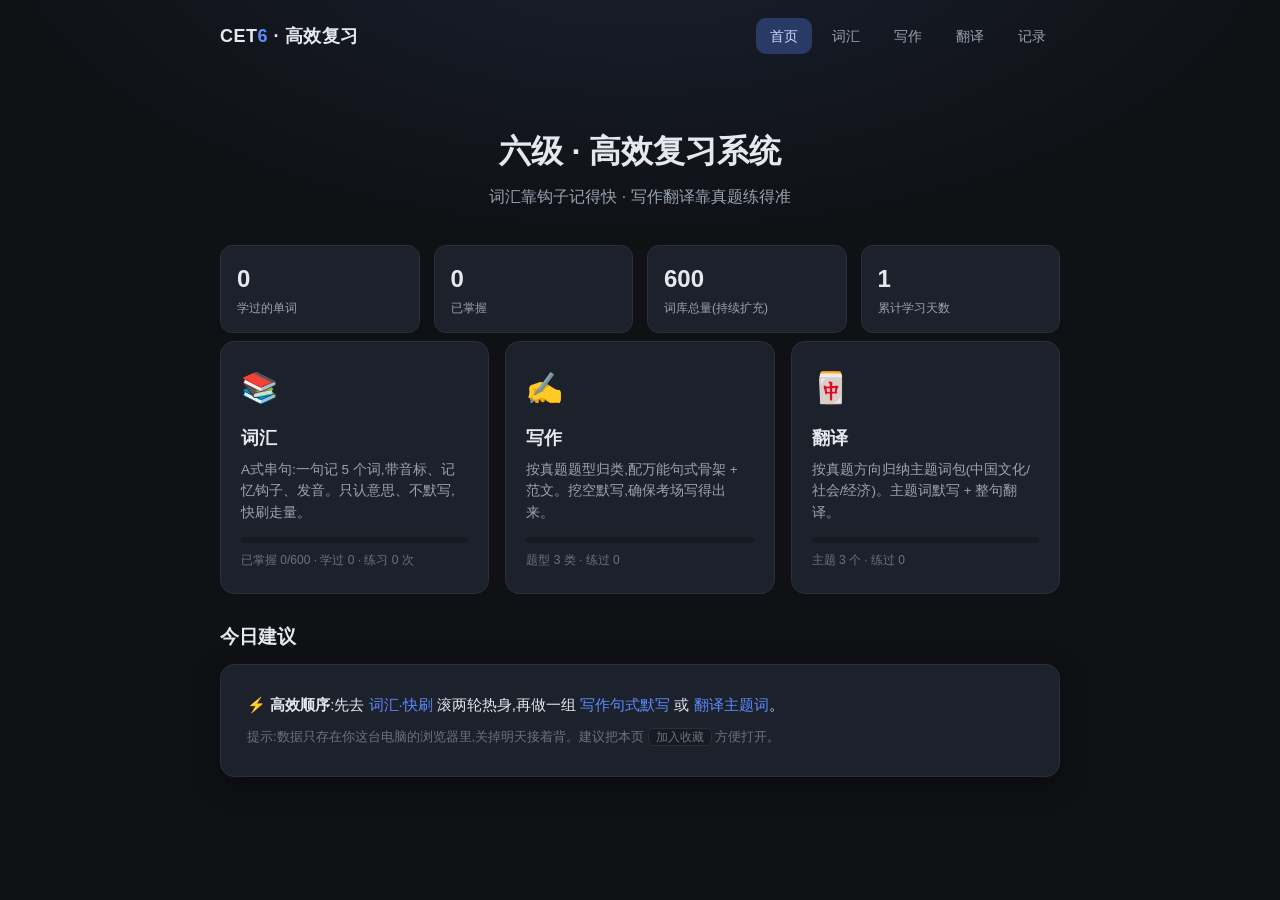
==== index.html @ b90d813b "六级复习系统:词汇(单词块/学习/认意思/快刷/生熟词库/计时/记录)+ 写作 + 翻译 600 词 / 120 串句 / 3 单词块;纯静态网页,数据存浏览器 localStorage。  Co-A" ====
<!DOCTYPE html>
<html lang="zh-CN">
<head>
<meta charset="UTF-8">
<meta name="viewport" content="width=device-width, initial-scale=1.0">
<title>CET6 高效复习系统</title>
<link rel="stylesheet" href="css/style.css">
</head>
<body>
<div id="topbar"></div>
<div class="wrap">
  <div class="home-hero">
    <h1>六级 · 高效复习系统</h1>
    <p>词汇靠钩子记得快 · 写作翻译靠真题练得准</p>
  </div>

  <div class="stat-row" id="stats"></div>

  <div class="cards">
    <a class="mod-card" href="vocab.html">
      <div class="ic">📚</div>
      <h3>词汇</h3>
      <p>A式串句:一句记 5 个词,带音标、记忆钩子、发音。只认意思、不默写,快刷走量。</p>
      <div class="bar"><i id="bar-vocab"></i></div>
      <div class="meta" id="meta-vocab">—</div>
    </a>
    <a class="mod-card" href="writing.html">
      <div class="ic">✍️</div>
      <h3>写作</h3>
      <p>按真题题型归类,配万能句式骨架 + 范文。挖空默写,确保考场写得出来。</p>
      <div class="bar"><i id="bar-writing"></i></div>
      <div class="meta" id="meta-writing">—</div>
    </a>
    <a class="mod-card" href="translate.html">
      <div class="ic">🀄</div>
      <h3>翻译</h3>
      <p>按真题方向归纳主题词包(中国文化/社会/经济)。主题词默写 + 整句翻译。</p>
      <div class="bar"><i id="bar-translate"></i></div>
      <div class="meta" id="meta-translate">—</div>
    </a>
  </div>

  <h2>今日建议</h2>
  <div class="card" style="font-size:15px;">
    <p style="margin:0 0 10px;">⚡ <b>高效顺序</b>:先去 <a href="vocab.html" style="color:var(--accent)">词汇·快刷</a> 滚两轮热身,再做一组 <a href="writing.html" style="color:var(--accent)">写作句式默写</a> 或 <a href="translate.html" style="color:var(--accent)">翻译主题词</a>。</p>
    <p class="hint" style="margin:0;">提示:数据只存在你这台电脑的浏览器里,关掉明天接着背。建议把本页 <span class="kbd">加入收藏</span> 方便打开。</p>
  </div>
</div>
<script src="data/vocab.js"></script>
<script src="data/writing.js"></script>
<script src="data/translate.js"></script>
<script src="js/app.js"></script>
<script>
document.addEventListener('DOMContentLoaded', () => {
  const d = Store.load();
  const allWords = (window.VOCAB || []).flatMap(g => g.words.map(x => x.w));
  const total = allWords.length;
  // 「已掌握」= 各单词块熟词库词数之和(用户主动标记的熟词)
  const blocks = d.vocabBlocks || {};
  let mastered = 0;
  Object.keys(blocks).forEach(bid => { mastered += (blocks[bid] && blocks[bid].knownSet || []).length; });
  const touched = allWords.filter(w => d.vocab[w] && d.vocab[w].seen > 0).length;
  const sessions = (d.vocabHistory || []).length;
  setBar('vocab', total ? mastered / total : 0);
  document.getElementById('meta-vocab').textContent = `已掌握 ${mastered}/${total} · 学过 ${touched} · 练习 ${sessions} 次`;

  const wTopics = (window.WRITING && WRITING.topics) ? WRITING.topics.length : 0;
  const wDone = Object.values(d.writing).filter(x => x && x.drilled).length;
  setBar('writing', wTopics ? wDone / wTopics : 0);
  document.getElementById('meta-writing').textContent = `题型 ${wTopics} 类 · 练过 ${wDone}`;

  const tTopics = (window.TRANSLATE && TRANSLATE.topics) ? TRANSLATE.topics.length : 0;
  const tDone = Object.values(d.translate).filter(x => x && x.done).length;
  setBar('translate', tTopics ? tDone / tTopics : 0);
  document.getElementById('meta-translate').textContent = `主题 ${tTopics} 个 · 练过 ${tDone}`;

  document.getElementById('stats').innerHTML = `
    <div class="stat"><div class="n">${touched}</div><div class="l">学过的单词</div></div>
    <div class="stat"><div class="n">${mastered}</div><div class="l">已掌握</div></div>
    <div class="stat"><div class="n">${total}</div><div class="l">词库总量(持续扩充)</div></div>
    <div class="stat"><div class="n">${d.stats.days || 1}</div><div class="l">累计学习天数</div></div>`;
});
function setBar(name, ratio) {
  const el = document.getElementById('bar-' + name);
  if (el) el.style.width = Math.round(ratio * 100) + '%';
}
</script>
</body>
</html>
---- css/style.css ----
/* ===== 六级复习系统 · 深色主题 ===== */
:root {
  --bg: #0f1115;
  --bg-soft: #171a21;
  --bg-card: #1d212b;
  --bg-card-hover: #232838;
  --border: #2a2f3c;
  --text: #e6e8ee;
  --text-dim: #9aa3b2;
  --text-faint: #6b7280;
  --accent: #5b8cff;
  --accent-soft: #2a3a66;
  --green: #3ecf8e;
  --green-soft: #163a2c;
  --red: #ff6b6b;
  --red-soft: #3a1d1f;
  --yellow: #ffcf5c;
  --purple: #b18cff;
  --radius: 14px;
  --shadow: 0 8px 30px rgba(0,0,0,.35);
  --maxw: 880px;
}

* { box-sizing: border-box; }
html, body { margin: 0; padding: 0; }
body {
  background: radial-gradient(1200px 600px at 50% -10%, #1a2030 0%, var(--bg) 55%);
  color: var(--text);
  font-family: -apple-system, "Segoe UI", "Microsoft YaHei", Roboto, Helvetica, Arial, sans-serif;
  line-height: 1.6;
  min-height: 100vh;
  -webkit-font-smoothing: antialiased;
}

a { color: inherit; text-decoration: none; }
button { font-family: inherit; cursor: pointer; }

/* ---- layout ---- */
.wrap { max-width: var(--maxw); margin: 0 auto; padding: 24px 20px 80px; }
.topbar {
  display: flex; align-items: center; gap: 14px;
  max-width: var(--maxw); margin: 0 auto; padding: 18px 20px;
}
.topbar .logo { font-weight: 700; font-size: 18px; letter-spacing: .5px; }
.topbar .logo span { color: var(--accent); }
.topbar .nav { margin-left: auto; display: flex; gap: 6px; }
.topbar .nav a {
  padding: 7px 14px; border-radius: 10px; color: var(--text-dim);
  font-size: 14px; transition: .15s;
}
.topbar .nav a:hover { background: var(--bg-soft); color: var(--text); }
.topbar .nav a.active { background: var(--accent-soft); color: #cdd9ff; }

h1 { font-size: 26px; margin: 8px 0 4px; }
h2 { font-size: 19px; margin: 28px 0 12px; }
.sub { color: var(--text-dim); font-size: 14px; margin: 0 0 20px; }

/* ---- home cards ---- */
.home-hero { text-align: center; margin: 30px 0 36px; }
.home-hero h1 { font-size: 32px; }
.home-hero p { color: var(--text-dim); margin: 6px 0 0; }
.cards { display: grid; grid-template-columns: repeat(3, 1fr); gap: 16px; }
@media (max-width: 720px){ .cards { grid-template-columns: 1fr; } }
.mod-card {
  background: var(--bg-card); border: 1px solid var(--border);
  border-radius: var(--radius); padding: 22px 20px; transition: .18s;
  display: block; position: relative; overflow: hidden;
}
.mod-card:hover { background: var(--bg-card-hover); transform: translateY(-3px); box-shadow: var(--shadow); }
.mod-card .ic { font-size: 30px; }
.mod-card h3 { margin: 12px 0 6px; font-size: 18px; }
.mod-card p { color: var(--text-dim); font-size: 13.5px; margin: 0 0 14px; }
.mod-card .bar { height: 6px; background: var(--bg-soft); border-radius: 6px; overflow: hidden; }
.mod-card .bar > i { display:block; height: 100%; background: linear-gradient(90deg,var(--accent),var(--purple)); width: 0; }
.mod-card .meta { font-size: 12px; color: var(--text-faint); margin-top: 8px; }

.stat-row { display:flex; gap:14px; flex-wrap:wrap; margin: 20px 0 8px; }
.stat {
  flex:1; min-width: 140px; background: var(--bg-card); border:1px solid var(--border);
  border-radius: 12px; padding: 14px 16px;
}
.stat .n { font-size: 24px; font-weight: 700; }
.stat .l { font-size: 12px; color: var(--text-dim); }

/* ---- buttons ---- */
.btn {
  background: var(--accent); color: #fff; border: none; padding: 11px 20px;
  border-radius: 10px; font-size: 15px; font-weight: 600; transition: .15s;
}
.btn:hover { filter: brightness(1.08); }
.btn.ghost { background: var(--bg-card); color: var(--text); border: 1px solid var(--border); }
.btn.ghost:hover { background: var(--bg-card-hover); }
.btn.green { background: var(--green); color: #06251a; }
.btn.sm { padding: 7px 13px; font-size: 13px; }
.btn:disabled { opacity: .45; cursor: not-allowed; }
.btn-row { display: flex; gap: 10px; flex-wrap: wrap; margin-top: 16px; }

.seg { display:inline-flex; background: var(--bg-soft); border:1px solid var(--border); border-radius: 12px; padding: 4px; gap:4px; }
.seg button { background: transparent; border:none; color: var(--text-dim); padding: 7px 16px; border-radius: 9px; font-size: 14px; }
.seg button.active { background: var(--accent); color:#fff; }

/* ---- vocab flashcard ---- */
.progress-line { display:flex; align-items:center; gap:12px; margin: 16px 0; }
.progress-line .track { flex:1; height:8px; background: var(--bg-soft); border-radius:8px; overflow:hidden; }
.progress-line .track > i { display:block; height:100%; background: linear-gradient(90deg,var(--accent),var(--green)); width:0; transition: width .3s; }
.progress-line .lbl { font-size: 13px; color: var(--text-dim); white-space: nowrap; }

.card {
  background: var(--bg-card); border: 1px solid var(--border);
  border-radius: var(--radius); padding: 28px 26px; box-shadow: var(--shadow);
}
.sentence { font-size: 22px; line-height: 1.7; letter-spacing: .2px; }
.sentence .kw {
  color: var(--accent); font-weight: 700; cursor: pointer;
  border-bottom: 2px dotted var(--accent); padding: 0 1px;
}
.sentence .kw:hover { background: var(--accent-soft); border-radius: 4px; }
.sentence .kw.done { color: var(--green); border-bottom-color: var(--green); }
.zh { color: var(--text-dim); font-size: 16px; margin-top: 16px; padding-top: 14px; border-top: 1px dashed var(--border); cursor: pointer; }
.zh.hidden { filter: blur(6px); cursor: pointer; }
.zh.zh-hide { filter: blur(6px); }
.kw-zh { color: var(--green); font-weight: 700; cursor: pointer; border-bottom: 2px dotted var(--green); padding: 0 1px; }
.kw-zh:hover { background: var(--green-soft); border-radius: 4px; }

/* 计时徽章 */
.timer-badge { font-family: monospace; font-size: 15px; background: var(--accent-soft); color: #cdd9ff; border: 1px solid var(--accent); border-radius: 10px; padding: 5px 12px; font-weight: 700; }

/* 单词块卡片 */
.block-cards { grid-template-columns: repeat(2, 1fr); }
@media (max-width: 620px){ .block-cards { grid-template-columns: 1fr; } }
.block-card .bar { height: 6px; background: var(--bg-soft); border-radius: 6px; overflow: hidden; margin: 4px 0 8px; }
.block-card .bar > i { display:block; height:100%; background: linear-gradient(90deg,var(--accent),var(--green)); }

/* 练习记录 */
.hist-list { display: grid; gap: 8px; }
.hist-row { display:flex; align-items:center; gap:10px; flex-wrap:wrap; background: var(--bg-card); border:1px solid var(--border); border-radius: 10px; padding: 10px 14px; }
.hist-row .hr-time { font-family: monospace; font-weight:700; color: var(--accent); }
.hist-row .hr-sub { color: var(--text-dim); font-size: 13px; }
.hist-row .hr-date { margin-left:auto; color: var(--text-faint); font-size: 12px; }

.wordlist { margin-top: 20px; display: grid; gap: 10px; }
.wl-item {
  display:flex; align-items:baseline; gap:12px; background: var(--bg-soft);
  border:1px solid var(--border); border-radius: 10px; padding: 12px 14px;
}
.wl-item .w { font-weight: 700; font-size: 17px; color: var(--accent); min-width: 130px; }
.wl-item .ph { color: var(--text-faint); font-size: 13px; margin-left: -6px; }
.wl-item .m { color: var(--text); font-size: 15px; }
.wl-item .tip { color: var(--yellow); font-size: 13px; margin-top: 4px; display:block; }
.wl-item .speak { margin-left:auto; background:none; border:1px solid var(--border); color: var(--text-dim); border-radius: 8px; padding: 4px 9px; font-size: 13px; }
.wl-item .speak:hover { color: var(--accent); border-color: var(--accent); }
.col { display:flex; flex-direction:column; flex:1; }

/* ---- 生词/熟词标签按钮 ---- */
.tagrow { display:flex; gap:8px; margin-top:8px; }
.tagrow.center { justify-content:center; margin:0 0 16px; }
.tagbtn { background: var(--bg-card); border:1px solid var(--border); color: var(--text-dim); border-radius: 8px; padding: 4px 11px; font-size: 12.5px; transition:.12s; }
.tagbtn:hover { color: var(--text); border-color: var(--accent); }
.tagbtn.on { background: var(--green-soft); border-color: var(--green); color: #9ff0c9; }
.tagbtn[data-tag="new"].on { background: #3a3320; border-color: var(--yellow); color: var(--yellow); }

/* ---- 生词库/熟词库列表 ---- */
.book-list { display:grid; gap:8px; }
.book-row { display:flex; align-items:center; gap:12px; background: var(--bg-card); border:1px solid var(--border); border-radius: 10px; padding: 10px 14px; }
.book-row .bw { font-weight:700; color: var(--accent); font-size:16px; min-width:130px; }
.book-row .bph { color: var(--text-faint); font-size:12.5px; min-width:120px; }
.book-row .bm { color: var(--text); font-size:14.5px; flex:1; }
.book-row .speak { background:none; border:1px solid var(--border); color: var(--text-dim); border-radius:8px; padding:4px 9px; font-size:13px; }
.book-row .speak:hover { color: var(--accent); border-color: var(--accent); }
@media (max-width:620px){ .book-row { flex-wrap:wrap; } .book-row .bph { min-width:auto; } }

/* ---- quiz ---- */
.quiz-q { font-size: 30px; font-weight: 700; text-align:center; margin: 10px 0 6px; }
.quiz-ph { text-align:center; color: var(--text-faint); margin-bottom: 22px; }
.opts { display:grid; gap: 12px; }
.opt {
  text-align:left; background: var(--bg-soft); border:1px solid var(--border);
  color: var(--text); padding: 15px 18px; border-radius: 12px; font-size: 16px; transition: .12s;
}
.opt:hover { background: var(--bg-card-hover); border-color: var(--accent); }
.opt.correct { background: var(--green-soft); border-color: var(--green); color: #aef0d2; }
.opt.wrong { background: var(--red-soft); border-color: var(--red); color: #ffc9c9; }
.opt:disabled { cursor: default; }

/* ---- writing / translate ---- */
.list-item {
  background: var(--bg-card); border:1px solid var(--border); border-radius: 12px;
  padding: 16px 18px; margin-bottom: 12px; cursor: pointer; transition: .15s;
}
.list-item:hover { background: var(--bg-card-hover); }
.list-item h3 { margin: 0 0 4px; font-size: 16px; }
.list-item .tag { display:inline-block; font-size: 12px; background: var(--accent-soft); color:#cdd9ff; padding: 2px 9px; border-radius: 20px; margin-right: 6px; }
.list-item p { margin: 6px 0 0; color: var(--text-dim); font-size: 13.5px; }

.pattern { background: var(--bg-soft); border-left: 3px solid var(--accent); border-radius: 0 10px 10px 0; padding: 12px 16px; margin: 10px 0; }
.pattern .en { font-size: 16px; }
.pattern .en b { color: var(--accent); font-weight: 700; }
.pattern .zh { border:none; padding: 4px 0 0; margin: 4px 0 0; font-size: 13.5px; }

.essay { background: var(--bg-soft); border:1px solid var(--border); border-radius: 12px; padding: 18px 20px; line-height: 1.9; font-size: 15.5px; }
.essay p { margin: 0 0 12px; }

.cloze-input, .trans-input {
  background: var(--bg-soft); border:1px solid var(--border); color: var(--text);
  border-radius: 8px; padding: 4px 8px; font-size: 15px; font-family: inherit;
}
.cloze-input { width: 130px; text-align:center; margin: 0 2px; }
.cloze-input.ok { border-color: var(--green); color: var(--green); }
.cloze-input.bad { border-color: var(--red); color: var(--red); }
.trans-input { width: 100%; min-height: 90px; margin-top: 10px; resize: vertical; line-height: 1.7; }

.reveal { color: var(--text-dim); font-size: 14.5px; margin-top: 10px; padding: 12px 14px; background: var(--green-soft); border-radius: 10px; border:1px solid #1f4a39; }
.reveal.hidden { display:none; }

.dict-row { display:flex; align-items:center; gap:12px; padding: 12px 14px; background: var(--bg-card); border:1px solid var(--border); border-radius: 10px; margin-bottom: 10px; }
.dict-row .zh-word { font-size: 16px; min-width: 160px; }
.dict-row input { flex:1; }
.dict-row .ans { color: var(--green); font-weight: 600; min-width: 140px; }

.empty { text-align:center; color: var(--text-faint); padding: 50px 0; }
.flash-done { text-align:center; padding: 40px 0; }
.flash-done .big { font-size: 44px; }
.badge { display:inline-block; font-size:12px; padding:2px 8px; border-radius: 20px; }
.badge.l0 { background: var(--red-soft); color:#ffb3b3; }
.badge.l1 { background: #3a3320; color: var(--yellow); }
.badge.l2 { background: var(--accent-soft); color:#cdd9ff; }
.badge.l3 { background: var(--green-soft); color:#9ff0c9; }

.hint { color: var(--text-faint); font-size: 13px; margin-top: 14px; }
.kbd { font-family: monospace; background: var(--bg-soft); border:1px solid var(--border); border-radius: 6px; padding: 1px 7px; font-size: 12px; }
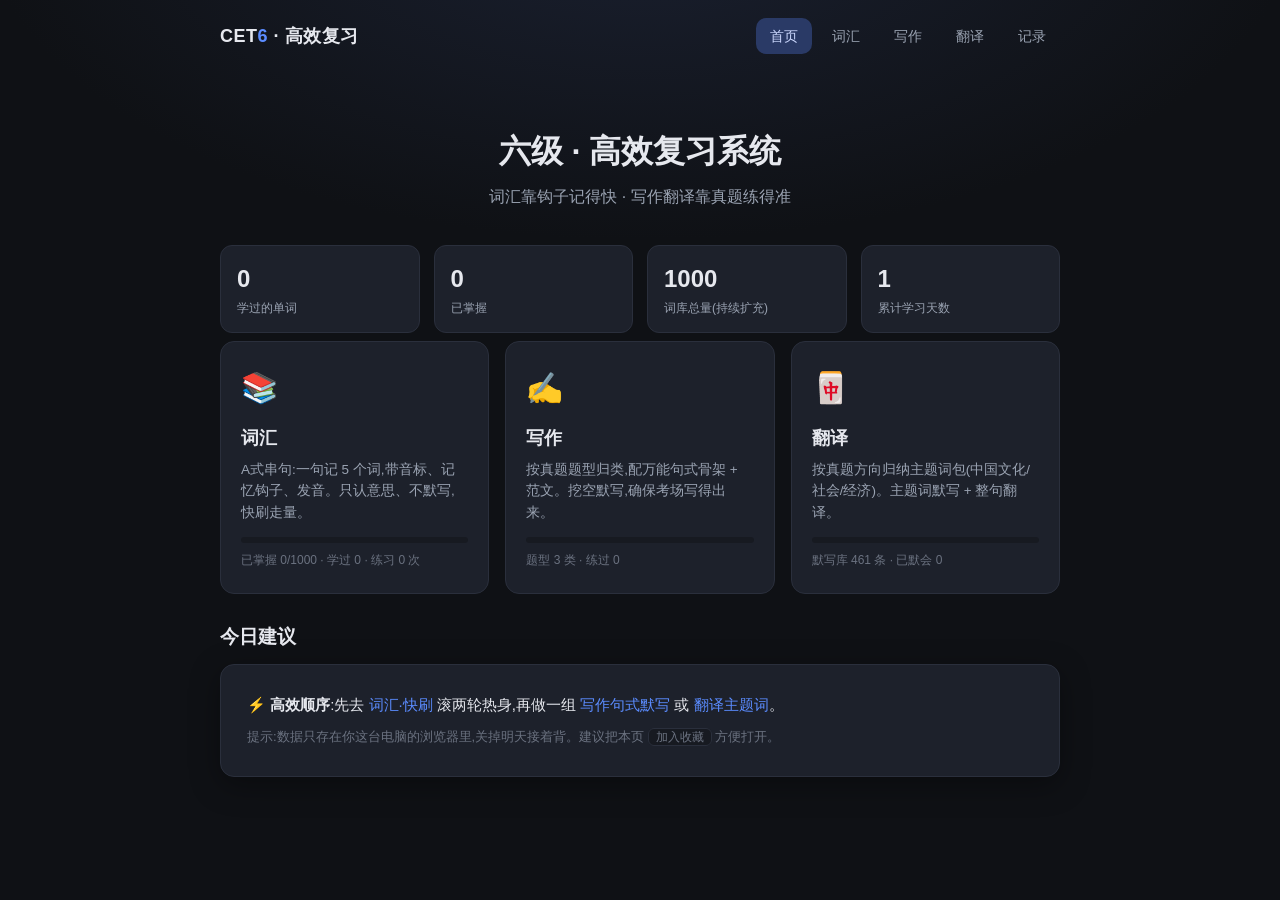
==== commit 27fd8b2f: "翻译模块:新增单词/短语默写(按类别)+ 例句 - translate.html 改为 #app 容器,三标签:单词默写/短语默写/主题整句 - 单词默写 22 类 414 词、短语默写 6 类 47" ====
--- a/index.html
+++ b/index.html
@@ -48,7 +48,7 @@
 </div>
 <script src="data/vocab.js"></script>
 <script src="data/writing.js"></script>
-<script src="data/translate.js"></script>
+<script src="data/translate.js?cb=20260605"></script>
 <script src="js/app.js"></script>
 <script>
 document.addEventListener('DOMContentLoaded', () => {
@@ -69,10 +69,16 @@
   setBar('writing', wTopics ? wDone / wTopics : 0);
   document.getElementById('meta-writing').textContent = `题型 ${wTopics} 类 · 练过 ${wDone}`;
 
-  const tTopics = (window.TRANSLATE && TRANSLATE.topics) ? TRANSLATE.topics.length : 0;
-  const tDone = Object.values(d.translate).filter(x => x && x.done).length;
-  setBar('translate', tTopics ? tDone / tTopics : 0);
-  document.getElementById('meta-translate').textContent = `主题 ${tTopics} 个 · 练过 ${tDone}`;
+  const T = window.TRANSLATE || {};
+  const dictCats = [...(T.wordCats || []), ...(T.phraseCats || [])];
+  const dictTotal = dictCats.reduce((a, c) => a + c.items.length, 0);
+  let dictMastered = 0;
+  dictCats.forEach(c => {
+    const st = d.translate['dw_' + c.id] || d.translate['dp_' + c.id];
+    if (st && st.mastered) dictMastered += c.items.filter(it => st.mastered.includes(it.en)).length;
+  });
+  setBar('translate', dictTotal ? dictMastered / dictTotal : 0);
+  document.getElementById('meta-translate').textContent = `默写库 ${dictTotal} 条 · 已默会 ${dictMastered}`;
 
   document.getElementById('stats').innerHTML = `
     <div class="stat"><div class="n">${touched}</div><div class="l">学过的单词</div></div>
--- a/css/style.css
+++ b/css/style.css
@@ -208,6 +208,16 @@
 .cloze-input.ok { border-color: var(--green); color: var(--green); }
 .cloze-input.bad { border-color: var(--red); color: var(--red); }
 .trans-input { width: 100%; min-height: 90px; margin-top: 10px; resize: vertical; line-height: 1.7; }
+.trans-input.ok { border-color: var(--green); color: var(--green); }
+.trans-input.bad { border-color: var(--red); color: var(--red); }
+.trans-input:disabled { opacity: 1; }
+
+/* 默写例句 */
+.dz-ex { margin-top: 10px; padding: 10px 14px; background: var(--bg-soft); border: 1px solid var(--border); border-left: 3px solid var(--accent); border-radius: 0 10px 10px 0; }
+.dz-ex .dz-ex-en { font-size: 15px; color: var(--text); }
+.dz-ex .dz-ex-zh { font-size: 13.5px; color: var(--text-dim); }
+.dz-ex .dz-ex-spk { background: none; border: 1px solid var(--border); color: var(--text-dim); border-radius: 6px; padding: 1px 7px; font-size: 12px; }
+.dz-ex .dz-ex-spk:hover { color: var(--accent); border-color: var(--accent); }
 
 .reveal { color: var(--text-dim); font-size: 14.5px; margin-top: 10px; padding: 12px 14px; background: var(--green-soft); border-radius: 10px; border:1px solid #1f4a39; }
 .reveal.hidden { display:none; }
